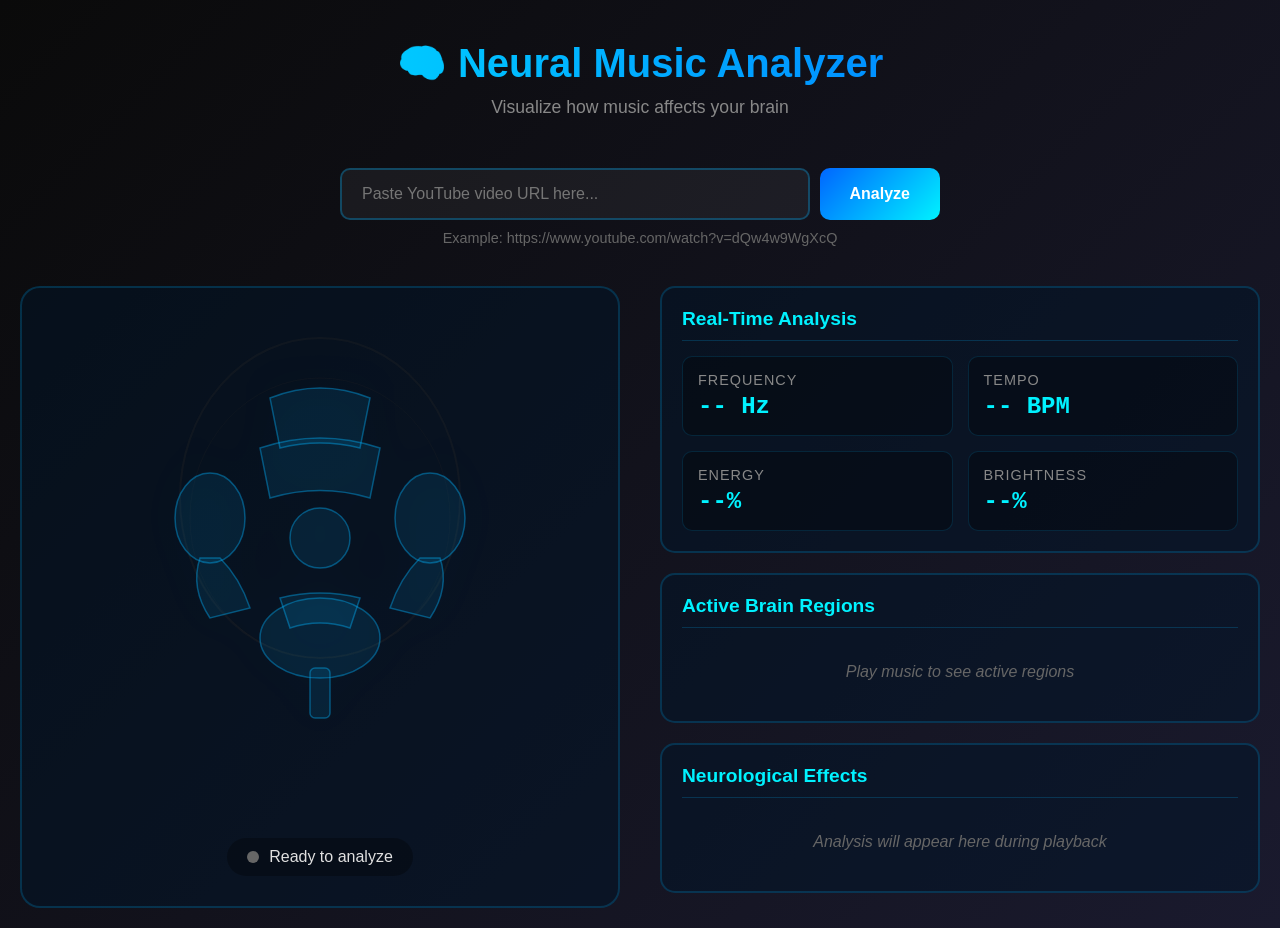
==== music-neuro-app/index.html @ ea1cc630 "Add Neural Music Analyzer web app with brain visualization Features: - Real-time visualization of ho" ====
<!DOCTYPE html>
<html lang="en">
<head>
    <meta charset="UTF-8">
    <meta name="viewport" content="width=device-width, initial-scale=1.0">
    <title>Neural Music Analyzer</title>
    <link rel="stylesheet" href="styles.css">
</head>
<body>
    <div class="container">
        <header>
            <h1>🧠 Neural Music Analyzer</h1>
            <p class="subtitle">Visualize how music affects your brain</p>
        </header>

        <div class="input-section">
            <div class="input-group">
                <input type="text" id="youtube-url" placeholder="Paste YouTube video URL here..." />
                <button id="analyze-btn">Analyze</button>
            </div>
            <p class="hint">Example: https://www.youtube.com/watch?v=dQw4w9WgXcQ</p>
        </div>

        <div class="main-content">
            <!-- Brain Visualization -->
            <div class="brain-container">
                <svg id="brain-svg" viewBox="0 0 400 500" xmlns="http://www.w3.org/2000/svg">
                    <!-- Skull outline -->
                    <ellipse cx="200" cy="180" rx="140" ry="160" class="skull" fill="none" stroke="#2a2a2a" stroke-width="2" opacity="0.3"/>
                    <ellipse cx="200" cy="200" rx="130" ry="140" class="skull-inner" fill="none" stroke="#2a2a2a" stroke-width="1" opacity="0.2"/>

                    <!-- Brain regions -->
                    <!-- Prefrontal Cortex (top front) - Executive function, emotional regulation -->
                    <path id="prefrontal-cortex" class="brain-region"
                          d="M 150 80 Q 200 60 250 80 L 240 130 Q 200 120 160 130 Z"
                          data-region="Prefrontal Cortex"
                          data-function="Emotional processing & musical anticipation"/>

                    <!-- Motor Cortex (top middle) - Rhythm and movement -->
                    <path id="motor-cortex" class="brain-region"
                          d="M 140 130 Q 200 110 260 130 L 250 180 Q 200 165 150 180 Z"
                          data-region="Motor Cortex"
                          data-function="Rhythm perception & movement impulses"/>

                    <!-- Auditory Cortex (sides) - Sound processing -->
                    <ellipse id="auditory-left" class="brain-region" cx="90" cy="200" rx="35" ry="45"
                             data-region="Auditory Cortex (Left)"
                             data-function="Pitch, melody & frequency processing"/>
                    <ellipse id="auditory-right" class="brain-region" cx="310" cy="200" rx="35" ry="45"
                             data-region="Auditory Cortex (Right)"
                             data-function="Timbre & tonal color processing"/>

                    <!-- Temporal Lobe (lower sides) - Memory and emotion -->
                    <path id="temporal-left" class="brain-region"
                          d="M 80 240 Q 70 270 90 300 L 130 290 Q 120 260 100 240 Z"
                          data-region="Temporal Lobe (Left)"
                          data-function="Musical memory & recognition"/>
                    <path id="temporal-right" class="brain-region"
                          d="M 320 240 Q 330 270 310 300 L 270 290 Q 280 260 300 240 Z"
                          data-region="Temporal Lobe (Right)"
                          data-function="Musical memory & recognition"/>

                    <!-- Limbic System (center) - Emotional response -->
                    <circle id="limbic-system" class="brain-region" cx="200" cy="220" r="30"
                            data-region="Limbic System"
                            data-function="Emotional response & pleasure"/>

                    <!-- Cerebellum (bottom) - Timing and coordination -->
                    <ellipse id="cerebellum" class="brain-region" cx="200" cy="320" rx="60" ry="40"
                             data-region="Cerebellum"
                             data-function="Beat tracking & tempo processing"/>

                    <!-- Visual Cortex (back) - Pattern recognition -->
                    <path id="visual-cortex" class="brain-region"
                          d="M 160 280 Q 200 270 240 280 L 230 310 Q 200 300 170 310 Z"
                          data-region="Visual Cortex"
                          data-function="Musical pattern recognition"/>

                    <!-- Brain stem -->
                    <rect id="brainstem" class="brain-region" x="190" y="350" width="20" height="50" rx="5"
                          data-region="Brain Stem"
                          data-function="Arousal & attention response"/>
                </svg>

                <div class="audio-status" id="audio-status">
                    <div class="status-indicator"></div>
                    <span>Ready to analyze</span>
                </div>
            </div>

            <!-- Info Panel -->
            <div class="info-panel">
                <div class="analysis-display">
                    <h3>Real-Time Analysis</h3>
                    <div class="metric-grid">
                        <div class="metric">
                            <span class="metric-label">Frequency</span>
                            <span class="metric-value" id="frequency-value">-- Hz</span>
                        </div>
                        <div class="metric">
                            <span class="metric-label">Tempo</span>
                            <span class="metric-value" id="tempo-value">-- BPM</span>
                        </div>
                        <div class="metric">
                            <span class="metric-label">Energy</span>
                            <span class="metric-value" id="energy-value">--%</span>
                        </div>
                        <div class="metric">
                            <span class="metric-label">Brightness</span>
                            <span class="metric-value" id="brightness-value">--%</span>
                        </div>
                    </div>
                </div>

                <div class="active-regions">
                    <h3>Active Brain Regions</h3>
                    <div id="region-list" class="region-list">
                        <p class="placeholder">Play music to see active regions</p>
                    </div>
                </div>

                <div class="neurological-effects">
                    <h3>Neurological Effects</h3>
                    <div id="effects-list" class="effects-list">
                        <p class="placeholder">Analysis will appear here during playback</p>
                    </div>
                </div>
            </div>
        </div>

        <!-- Hidden YouTube Player -->
        <div id="player-container" style="display: none;">
            <div id="player"></div>
        </div>
    </div>

    <!-- Load YouTube IFrame API -->
    <script src="https://www.youtube.com/iframe_api"></script>
    <script src="audio-analyzer.js"></script>
    <script src="brain-visualizer.js"></script>
    <script src="app.js"></script>
</body>
</html>
---- music-neuro-app/styles.css ----
* {
    margin: 0;
    padding: 0;
    box-sizing: border-box;
}

body {
    font-family: 'Segoe UI', Tahoma, Geneva, Verdana, sans-serif;
    background: linear-gradient(135deg, #0a0a0a 0%, #1a1a2e 100%);
    color: #e0e0e0;
    min-height: 100vh;
    padding: 20px;
}

.container {
    max-width: 1400px;
    margin: 0 auto;
}

header {
    text-align: center;
    margin-bottom: 30px;
    padding: 20px;
}

h1 {
    font-size: 2.5em;
    background: linear-gradient(90deg, #00f2ff, #0066ff);
    -webkit-background-clip: text;
    -webkit-text-fill-color: transparent;
    background-clip: text;
    margin-bottom: 10px;
}

.subtitle {
    color: #888;
    font-size: 1.1em;
}

/* Input Section */
.input-section {
    text-align: center;
    margin-bottom: 40px;
}

.input-group {
    display: flex;
    gap: 10px;
    max-width: 600px;
    margin: 0 auto 10px;
}

#youtube-url {
    flex: 1;
    padding: 15px 20px;
    background: rgba(255, 255, 255, 0.05);
    border: 2px solid rgba(0, 180, 255, 0.3);
    border-radius: 10px;
    color: #fff;
    font-size: 1em;
    transition: all 0.3s;
}

#youtube-url:focus {
    outline: none;
    border-color: rgba(0, 180, 255, 0.8);
    background: rgba(255, 255, 255, 0.08);
}

#analyze-btn {
    padding: 15px 30px;
    background: linear-gradient(135deg, #0066ff, #00f2ff);
    border: none;
    border-radius: 10px;
    color: white;
    font-size: 1em;
    font-weight: bold;
    cursor: pointer;
    transition: transform 0.2s, box-shadow 0.3s;
}

#analyze-btn:hover {
    transform: translateY(-2px);
    box-shadow: 0 5px 20px rgba(0, 180, 255, 0.4);
}

#analyze-btn:active {
    transform: translateY(0);
}

.hint {
    color: #666;
    font-size: 0.9em;
}

/* Main Content */
.main-content {
    display: grid;
    grid-template-columns: 1fr 1fr;
    gap: 40px;
    margin-top: 30px;
}

@media (max-width: 1024px) {
    .main-content {
        grid-template-columns: 1fr;
    }
}

/* Brain Container */
.brain-container {
    background: rgba(0, 20, 40, 0.5);
    border: 2px solid rgba(0, 180, 255, 0.2);
    border-radius: 20px;
    padding: 30px;
    display: flex;
    flex-direction: column;
    align-items: center;
    position: relative;
}

#brain-svg {
    width: 100%;
    max-width: 400px;
    filter: drop-shadow(0 0 20px rgba(0, 180, 255, 0.1));
}

/* Brain Region Styles - X-ray effect */
.brain-region {
    fill: rgba(0, 180, 255, 0.1);
    stroke: rgba(0, 180, 255, 0.4);
    stroke-width: 1.5;
    transition: all 0.3s ease;
    cursor: pointer;
}

.brain-region:hover {
    fill: rgba(0, 180, 255, 0.2);
    stroke: rgba(0, 180, 255, 0.7);
}

/* Active brain region - glowing effect */
.brain-region.active {
    fill: rgba(0, 220, 255, 0.4);
    stroke: rgba(0, 220, 255, 1);
    stroke-width: 2;
    filter: drop-shadow(0 0 10px rgba(0, 220, 255, 0.8))
            drop-shadow(0 0 20px rgba(0, 220, 255, 0.5));
    animation: pulse 1.5s ease-in-out infinite;
}

/* Different intensity levels for brain activity */
.brain-region.active-low {
    fill: rgba(0, 180, 255, 0.2);
    stroke: rgba(0, 180, 255, 0.7);
    filter: drop-shadow(0 0 5px rgba(0, 180, 255, 0.5));
}

.brain-region.active-medium {
    fill: rgba(0, 220, 255, 0.3);
    stroke: rgba(0, 220, 255, 0.9);
    filter: drop-shadow(0 0 10px rgba(0, 220, 255, 0.7));
}

.brain-region.active-high {
    fill: rgba(255, 100, 0, 0.4);
    stroke: rgba(255, 150, 0, 1);
    stroke-width: 2.5;
    filter: drop-shadow(0 0 15px rgba(255, 100, 0, 0.9))
            drop-shadow(0 0 25px rgba(255, 100, 0, 0.6));
    animation: pulse-intense 1s ease-in-out infinite;
}

@keyframes pulse {
    0%, 100% {
        opacity: 1;
    }
    50% {
        opacity: 0.7;
    }
}

@keyframes pulse-intense {
    0%, 100% {
        opacity: 1;
        transform: scale(1);
    }
    50% {
        opacity: 0.8;
        transform: scale(1.02);
    }
}

/* Audio Status */
.audio-status {
    margin-top: 20px;
    display: flex;
    align-items: center;
    gap: 10px;
    padding: 10px 20px;
    background: rgba(0, 0, 0, 0.3);
    border-radius: 20px;
}

.status-indicator {
    width: 12px;
    height: 12px;
    border-radius: 50%;
    background: #666;
    transition: all 0.3s;
}

.status-indicator.playing {
    background: #00ff88;
    box-shadow: 0 0 10px #00ff88;
    animation: blink 2s ease-in-out infinite;
}

@keyframes blink {
    0%, 100% { opacity: 1; }
    50% { opacity: 0.5; }
}

/* Info Panel */
.info-panel {
    display: flex;
    flex-direction: column;
    gap: 20px;
}

.analysis-display,
.active-regions,
.neurological-effects {
    background: rgba(0, 20, 40, 0.5);
    border: 2px solid rgba(0, 180, 255, 0.2);
    border-radius: 15px;
    padding: 20px;
}

h3 {
    color: #00f2ff;
    margin-bottom: 15px;
    font-size: 1.2em;
    border-bottom: 1px solid rgba(0, 180, 255, 0.2);
    padding-bottom: 10px;
}

/* Metrics Grid */
.metric-grid {
    display: grid;
    grid-template-columns: 1fr 1fr;
    gap: 15px;
}

.metric {
    background: rgba(0, 0, 0, 0.3);
    padding: 15px;
    border-radius: 10px;
    border: 1px solid rgba(0, 180, 255, 0.15);
    display: flex;
    flex-direction: column;
    gap: 5px;
}

.metric-label {
    color: #888;
    font-size: 0.9em;
    text-transform: uppercase;
    letter-spacing: 1px;
}

.metric-value {
    color: #00f2ff;
    font-size: 1.5em;
    font-weight: bold;
    font-family: 'Courier New', monospace;
}

/* Region List */
.region-list,
.effects-list {
    display: flex;
    flex-direction: column;
    gap: 10px;
    max-height: 200px;
    overflow-y: auto;
}

.region-item,
.effect-item {
    background: rgba(0, 100, 150, 0.1);
    border-left: 3px solid #00b4ff;
    padding: 10px 15px;
    border-radius: 5px;
    animation: slideIn 0.3s ease;
}

.region-item.high-activity {
    border-left-color: #ff6600;
    background: rgba(255, 100, 0, 0.1);
}

.effect-item {
    border-left-color: #00ff88;
    background: rgba(0, 255, 136, 0.05);
}

@keyframes slideIn {
    from {
        opacity: 0;
        transform: translateX(-10px);
    }
    to {
        opacity: 1;
        transform: translateX(0);
    }
}

.region-name,
.effect-title {
    color: #00f2ff;
    font-weight: bold;
    margin-bottom: 3px;
}

.region-function,
.effect-description {
    color: #aaa;
    font-size: 0.9em;
}

.placeholder {
    color: #666;
    font-style: italic;
    text-align: center;
    padding: 20px;
}

/* Scrollbar styling */
.region-list::-webkit-scrollbar,
.effects-list::-webkit-scrollbar {
    width: 8px;
}

.region-list::-webkit-scrollbar-track,
.effects-list::-webkit-scrollbar-track {
    background: rgba(0, 0, 0, 0.2);
    border-radius: 10px;
}

.region-list::-webkit-scrollbar-thumb,
.effects-list::-webkit-scrollbar-thumb {
    background: rgba(0, 180, 255, 0.3);
    border-radius: 10px;
}

.region-list::-webkit-scrollbar-thumb:hover,
.effects-list::-webkit-scrollbar-thumb:hover {
    background: rgba(0, 180, 255, 0.5);
}
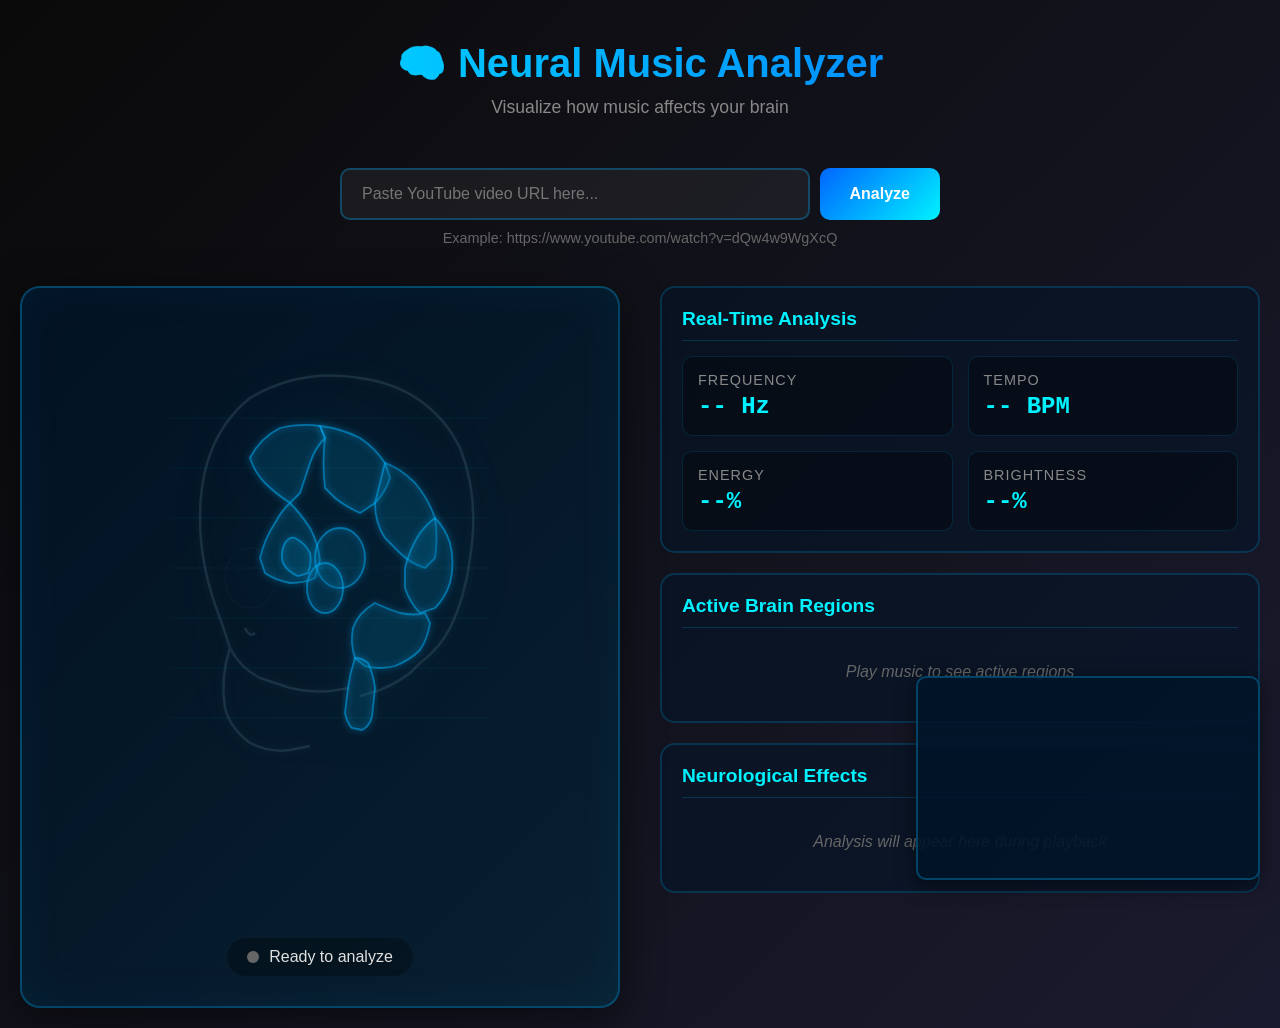
==== commit df01c528: "Redesign Neural Music Analyzer with 3D side-view skull and fix playback Major improvements: - Redesi" ====
--- a/music-neuro-app/index.html
+++ b/music-neuro-app/index.html
@@ -22,64 +22,229 @@
         </div>
 
         <div class="main-content">
-            <!-- Brain Visualization -->
+            <!-- Brain Visualization - Side Profile -->
             <div class="brain-container">
-                <svg id="brain-svg" viewBox="0 0 400 500" xmlns="http://www.w3.org/2000/svg">
-                    <!-- Skull outline -->
-                    <ellipse cx="200" cy="180" rx="140" ry="160" class="skull" fill="none" stroke="#2a2a2a" stroke-width="2" opacity="0.3"/>
-                    <ellipse cx="200" cy="200" rx="130" ry="140" class="skull-inner" fill="none" stroke="#2a2a2a" stroke-width="1" opacity="0.2"/>
-
-                    <!-- Brain regions -->
-                    <!-- Prefrontal Cortex (top front) - Executive function, emotional regulation -->
-                    <path id="prefrontal-cortex" class="brain-region"
-                          d="M 150 80 Q 200 60 250 80 L 240 130 Q 200 120 160 130 Z"
-                          data-region="Prefrontal Cortex"
-                          data-function="Emotional processing & musical anticipation"/>
-
-                    <!-- Motor Cortex (top middle) - Rhythm and movement -->
-                    <path id="motor-cortex" class="brain-region"
-                          d="M 140 130 Q 200 110 260 130 L 250 180 Q 200 165 150 180 Z"
-                          data-region="Motor Cortex"
-                          data-function="Rhythm perception & movement impulses"/>
-
-                    <!-- Auditory Cortex (sides) - Sound processing -->
-                    <ellipse id="auditory-left" class="brain-region" cx="90" cy="200" rx="35" ry="45"
-                             data-region="Auditory Cortex (Left)"
-                             data-function="Pitch, melody & frequency processing"/>
-                    <ellipse id="auditory-right" class="brain-region" cx="310" cy="200" rx="35" ry="45"
-                             data-region="Auditory Cortex (Right)"
-                             data-function="Timbre & tonal color processing"/>
-
-                    <!-- Temporal Lobe (lower sides) - Memory and emotion -->
-                    <path id="temporal-left" class="brain-region"
-                          d="M 80 240 Q 70 270 90 300 L 130 290 Q 120 260 100 240 Z"
-                          data-region="Temporal Lobe (Left)"
-                          data-function="Musical memory & recognition"/>
-                    <path id="temporal-right" class="brain-region"
-                          d="M 320 240 Q 330 270 310 300 L 270 290 Q 280 260 300 240 Z"
-                          data-region="Temporal Lobe (Right)"
-                          data-function="Musical memory & recognition"/>
-
-                    <!-- Limbic System (center) - Emotional response -->
-                    <circle id="limbic-system" class="brain-region" cx="200" cy="220" r="30"
-                            data-region="Limbic System"
-                            data-function="Emotional response & pleasure"/>
-
-                    <!-- Cerebellum (bottom) - Timing and coordination -->
-                    <ellipse id="cerebellum" class="brain-region" cx="200" cy="320" rx="60" ry="40"
-                             data-region="Cerebellum"
-                             data-function="Beat tracking & tempo processing"/>
-
-                    <!-- Visual Cortex (back) - Pattern recognition -->
-                    <path id="visual-cortex" class="brain-region"
-                          d="M 160 280 Q 200 270 240 280 L 230 310 Q 200 300 170 310 Z"
-                          data-region="Visual Cortex"
-                          data-function="Musical pattern recognition"/>
-
-                    <!-- Brain stem -->
-                    <rect id="brainstem" class="brain-region" x="190" y="350" width="20" height="50" rx="5"
-                          data-region="Brain Stem"
-                          data-function="Arousal & attention response"/>
+                <svg id="brain-svg" viewBox="0 0 500 600" xmlns="http://www.w3.org/2000/svg">
+                    <!-- Define gradients for 3D effect -->
+                    <defs>
+                        <radialGradient id="skullGradient">
+                            <stop offset="0%" style="stop-color:#3a3a3a;stop-opacity:0.3" />
+                            <stop offset="100%" style="stop-color:#1a1a1a;stop-opacity:0.5" />
+                        </radialGradient>
+
+                        <linearGradient id="brainGradient" x1="0%" y1="0%" x2="100%" y2="100%">
+                            <stop offset="0%" style="stop-color:#004466;stop-opacity:0.2" />
+                            <stop offset="100%" style="stop-color:#001122;stop-opacity:0.4" />
+                        </linearGradient>
+
+                        <!-- Glow filters for active regions -->
+                        <filter id="glow-low">
+                            <feGaussianBlur stdDeviation="3" result="coloredBlur"/>
+                            <feMerge>
+                                <feMergeNode in="coloredBlur"/>
+                                <feMergeNode in="SourceGraphic"/>
+                            </feMerge>
+                        </filter>
+
+                        <filter id="glow-medium">
+                            <feGaussianBlur stdDeviation="5" result="coloredBlur"/>
+                            <feMerge>
+                                <feMergeNode in="coloredBlur"/>
+                                <feMergeNode in="SourceGraphic"/>
+                            </feMerge>
+                        </filter>
+
+                        <filter id="glow-high">
+                            <feGaussianBlur stdDeviation="8" result="coloredBlur"/>
+                            <feMerge>
+                                <feMergeNode in="coloredBlur"/>
+                                <feMergeNode in="SourceGraphic"/>
+                            </feMerge>
+                        </filter>
+                    </defs>
+
+                    <!-- Skull Outline - Side Profile -->
+                    <g id="skull-structure" opacity="0.4">
+                        <!-- Main cranium -->
+                        <path class="skull-bone"
+                              d="M 150 300
+                                 Q 130 250 130 200
+                                 Q 130 120 180 80
+                                 Q 230 50 290 60
+                                 Q 360 70 390 130
+                                 Q 410 180 400 240
+                                 Q 395 280 380 310
+                                 Q 370 330 350 345
+                                 L 340 355
+                                 Q 320 370 300 375
+                                 L 290 378"
+                              fill="none" stroke="#2a4a5a" stroke-width="2.5"/>
+
+                        <!-- Facial structure -->
+                        <path class="skull-bone"
+                              d="M 150 300
+                                 L 160 330
+                                 Q 170 350 190 360
+                                 L 220 370
+                                 Q 240 375 260 373
+                                 L 280 370"
+                              fill="none" stroke="#2a4a5a" stroke-width="2"/>
+
+                        <!-- Jaw -->
+                        <path class="skull-bone"
+                              d="M 160 330
+                                 Q 150 360 155 390
+                                 Q 160 410 180 425
+                                 Q 200 435 220 432
+                                 L 240 428"
+                              fill="none" stroke="#2a4a5a" stroke-width="2"/>
+
+                        <!-- Eye socket -->
+                        <ellipse cx="180" cy="260" rx="25" ry="30"
+                                 fill="none" stroke="#2a4a5a" stroke-width="1.5" opacity="0.3"/>
+
+                        <!-- Nasal cavity -->
+                        <path class="skull-bone"
+                              d="M 175 310 Q 180 320 185 315"
+                              fill="none" stroke="#2a4a5a" stroke-width="1.5"/>
+                    </g>
+
+                    <!-- Brain Structure - Side Profile -->
+                    <g id="brain-structure">
+                        <!-- Frontal Lobe / Prefrontal Cortex -->
+                        <path id="prefrontal-cortex" class="brain-region"
+                              d="M 180 140
+                                 Q 190 120 210 110
+                                 Q 230 105 250 108
+                                 L 255 120
+                                 Q 245 130 240 145
+                                 Q 235 160 230 175
+                                 L 220 185
+                                 Q 205 175 195 165
+                                 Q 185 155 180 140 Z"
+                              data-region="Prefrontal Cortex"
+                              data-function="Musical anticipation, emotional regulation & decision-making"/>
+
+                        <!-- Motor Cortex -->
+                        <path id="motor-cortex" class="brain-region"
+                              d="M 250 108
+                                 Q 270 110 290 120
+                                 Q 305 130 315 145
+                                 L 320 160
+                                 Q 315 175 305 185
+                                 L 290 195
+                                 Q 275 188 265 180
+                                 L 255 170
+                                 Q 252 145 255 120 Z"
+                              data-region="Motor Cortex"
+                              data-function="Rhythm processing, beat tracking & movement impulses"/>
+
+                        <!-- Parietal Lobe -->
+                        <path id="parietal-lobe" class="brain-region"
+                              d="M 315 145
+                                 Q 330 150 345 165
+                                 Q 358 180 365 200
+                                 Q 368 220 365 240
+                                 L 355 250
+                                 Q 340 245 330 235
+                                 L 315 220
+                                 Q 305 205 305 185
+                                 Q 310 165 315 145 Z"
+                              data-region="Parietal Lobe"
+                              data-function="Spatial awareness & sensory integration"/>
+
+                        <!-- Occipital Lobe / Visual Cortex -->
+                        <path id="visual-cortex" class="brain-region"
+                              d="M 365 200
+                                 Q 375 210 380 225
+                                 Q 385 245 380 265
+                                 Q 375 280 365 290
+                                 L 350 295
+                                 Q 340 285 335 270
+                                 L 335 250
+                                 Q 340 230 350 215
+                                 Q 358 205 365 200 Z"
+                              data-region="Visual Cortex"
+                              data-function="Pattern recognition & musical imagery"/>
+
+                        <!-- Temporal Lobe (upper) -->
+                        <path id="temporal-lobe" class="brain-region"
+                              d="M 220 185
+                                 Q 230 195 240 210
+                                 Q 248 225 250 242
+                                 L 245 260
+                                 Q 235 265 220 265
+                                 Q 205 262 195 255
+                                 L 190 240
+                                 Q 195 220 205 205
+                                 Q 212 192 220 185 Z"
+                              data-region="Temporal Lobe"
+                              data-function="Musical memory, recognition & language processing"/>
+
+                        <!-- Auditory Cortex (inside temporal lobe) -->
+                        <path id="auditory-cortex" class="brain-region"
+                              d="M 225 220
+                                 Q 235 225 240 235
+                                 Q 242 245 238 255
+                                 L 228 258
+                                 Q 218 254 213 245
+                                 Q 210 235 215 225
+                                 Q 220 218 225 220 Z"
+                              data-region="Auditory Cortex"
+                              data-function="Sound processing, pitch, melody & timbre analysis"/>
+
+                        <!-- Limbic System (deep structure) -->
+                        <ellipse id="limbic-system" class="brain-region"
+                                 cx="270" cy="240" rx="25" ry="30"
+                                 data-region="Limbic System"
+                                 data-function="Emotional response, pleasure & reward processing"/>
+
+                        <!-- Cerebellum (back lower) -->
+                        <path id="cerebellum" class="brain-region"
+                              d="M 305 285
+                                 Q 315 290 330 295
+                                 Q 345 298 355 295
+                                 L 360 305
+                                 Q 358 320 350 332
+                                 Q 340 342 325 348
+                                 Q 310 352 295 348
+                                 L 285 340
+                                 Q 280 325 283 310
+                                 Q 288 295 305 285 Z"
+                              data-region="Cerebellum"
+                              data-function="Timing precision, beat tracking & motor coordination"/>
+
+                        <!-- Brain Stem -->
+                        <path id="brainstem" class="brain-region"
+                              d="M 285 340
+                                 Q 280 355 278 370
+                                 L 275 395
+                                 Q 277 405 282 410
+                                 L 292 412
+                                 Q 300 408 302 398
+                                 L 305 370
+                                 Q 303 355 298 345
+                                 Q 292 340 285 340 Z"
+                              data-region="Brain Stem"
+                              data-function="Arousal, attention & autonomic responses"/>
+
+                        <!-- Hippocampus (deep structure for memory) -->
+                        <ellipse id="hippocampus" class="brain-region"
+                                 cx="255" cy="270" rx="18" ry="25"
+                                 data-region="Hippocampus"
+                                 data-function="Memory formation & emotional associations"/>
+                    </g>
+
+                    <!-- Scan lines for high-tech effect -->
+                    <g id="scan-lines" opacity="0.1">
+                        <line x1="100" y1="100" x2="420" y2="100" stroke="#00ffff" stroke-width="0.5"/>
+                        <line x1="100" y1="150" x2="420" y2="150" stroke="#00ffff" stroke-width="0.5"/>
+                        <line x1="100" y1="200" x2="420" y2="200" stroke="#00ffff" stroke-width="0.5"/>
+                        <line x1="100" y1="250" x2="420" y2="250" stroke="#00ffff" stroke-width="0.5"/>
+                        <line x1="100" y1="300" x2="420" y2="300" stroke="#00ffff" stroke-width="0.5"/>
+                        <line x1="100" y1="350" x2="420" y2="350" stroke="#00ffff" stroke-width="0.5"/>
+                        <line x1="100" y1="400" x2="420" y2="400" stroke="#00ffff" stroke-width="0.5"/>
+                    </g>
                 </svg>
 
                 <div class="audio-status" id="audio-status">
@@ -128,8 +293,8 @@
             </div>
         </div>
 
-        <!-- Hidden YouTube Player -->
-        <div id="player-container" style="display: none;">
+        <!-- YouTube Player - Small but visible for audio -->
+        <div id="player-container">
             <div id="player"></div>
         </div>
     </div>
--- a/music-neuro-app/styles.css
+++ b/music-neuro-app/styles.css
@@ -109,65 +109,88 @@
 
 /* Brain Container */
 .brain-container {
-    background: rgba(0, 20, 40, 0.5);
-    border: 2px solid rgba(0, 180, 255, 0.2);
+    background: linear-gradient(135deg, rgba(0, 20, 40, 0.8), rgba(0, 40, 60, 0.6));
+    border: 2px solid rgba(0, 180, 255, 0.3);
     border-radius: 20px;
     padding: 30px;
     display: flex;
     flex-direction: column;
     align-items: center;
     position: relative;
+    box-shadow:
+        inset 0 0 50px rgba(0, 180, 255, 0.05),
+        0 10px 40px rgba(0, 0, 0, 0.5);
 }
 
 #brain-svg {
     width: 100%;
-    max-width: 400px;
-    filter: drop-shadow(0 0 20px rgba(0, 180, 255, 0.1));
-}
-
-/* Brain Region Styles - X-ray effect */
+    max-width: 500px;
+    filter: drop-shadow(0 0 30px rgba(0, 180, 255, 0.15));
+}
+
+/* Skull styling */
+.skull-bone {
+    stroke: #3a5a6a;
+    stroke-width: 2.5;
+    fill: none;
+    filter: drop-shadow(0 0 5px rgba(58, 90, 106, 0.5));
+}
+
+/* Brain Region Styles - Enhanced 3D effect */
 .brain-region {
-    fill: rgba(0, 180, 255, 0.1);
-    stroke: rgba(0, 180, 255, 0.4);
-    stroke-width: 1.5;
-    transition: all 0.3s ease;
+    fill: rgba(0, 100, 140, 0.15);
+    stroke: rgba(0, 180, 255, 0.5);
+    stroke-width: 1.8;
+    transition: all 0.4s ease;
     cursor: pointer;
+    filter: url(#glow-low);
 }
 
 .brain-region:hover {
-    fill: rgba(0, 180, 255, 0.2);
-    stroke: rgba(0, 180, 255, 0.7);
+    fill: rgba(0, 150, 200, 0.25);
+    stroke: rgba(0, 220, 255, 0.8);
+    stroke-width: 2;
+    filter: drop-shadow(0 0 8px rgba(0, 220, 255, 0.6));
 }
 
 /* Active brain region - glowing effect */
 .brain-region.active {
-    fill: rgba(0, 220, 255, 0.4);
-    stroke: rgba(0, 220, 255, 1);
-    stroke-width: 2;
-    filter: drop-shadow(0 0 10px rgba(0, 220, 255, 0.8))
-            drop-shadow(0 0 20px rgba(0, 220, 255, 0.5));
+    fill: rgba(0, 220, 255, 0.45);
+    stroke: rgba(0, 255, 255, 1);
+    stroke-width: 2.5;
+    filter: drop-shadow(0 0 12px rgba(0, 220, 255, 0.9))
+            drop-shadow(0 0 25px rgba(0, 220, 255, 0.6))
+            drop-shadow(0 0 35px rgba(0, 180, 255, 0.3));
     animation: pulse 1.5s ease-in-out infinite;
 }
 
 /* Different intensity levels for brain activity */
 .brain-region.active-low {
-    fill: rgba(0, 180, 255, 0.2);
-    stroke: rgba(0, 180, 255, 0.7);
-    filter: drop-shadow(0 0 5px rgba(0, 180, 255, 0.5));
+    fill: rgba(0, 180, 255, 0.25);
+    stroke: rgba(0, 200, 255, 0.8);
+    stroke-width: 2;
+    filter: drop-shadow(0 0 8px rgba(0, 180, 255, 0.7))
+            drop-shadow(0 0 15px rgba(0, 180, 255, 0.4));
+    animation: pulse-low 2s ease-in-out infinite;
 }
 
 .brain-region.active-medium {
-    fill: rgba(0, 220, 255, 0.3);
-    stroke: rgba(0, 220, 255, 0.9);
-    filter: drop-shadow(0 0 10px rgba(0, 220, 255, 0.7));
+    fill: rgba(0, 220, 255, 0.35);
+    stroke: rgba(0, 240, 255, 0.95);
+    stroke-width: 2.3;
+    filter: drop-shadow(0 0 12px rgba(0, 220, 255, 0.85))
+            drop-shadow(0 0 22px rgba(0, 220, 255, 0.5))
+            drop-shadow(0 0 30px rgba(0, 180, 255, 0.3));
+    animation: pulse-medium 1.5s ease-in-out infinite;
 }
 
 .brain-region.active-high {
-    fill: rgba(255, 100, 0, 0.4);
-    stroke: rgba(255, 150, 0, 1);
-    stroke-width: 2.5;
-    filter: drop-shadow(0 0 15px rgba(255, 100, 0, 0.9))
-            drop-shadow(0 0 25px rgba(255, 100, 0, 0.6));
+    fill: rgba(255, 120, 0, 0.5);
+    stroke: rgba(255, 180, 0, 1);
+    stroke-width: 3;
+    filter: drop-shadow(0 0 15px rgba(255, 120, 0, 1))
+            drop-shadow(0 0 30px rgba(255, 120, 0, 0.7))
+            drop-shadow(0 0 45px rgba(255, 80, 0, 0.5));
     animation: pulse-intense 1s ease-in-out infinite;
 }
 
@@ -176,18 +199,44 @@
         opacity: 1;
     }
     50% {
+        opacity: 0.75;
+    }
+}
+
+@keyframes pulse-low {
+    0%, 100% {
+        opacity: 1;
+    }
+    50% {
         opacity: 0.7;
+    }
+}
+
+@keyframes pulse-medium {
+    0%, 100% {
+        opacity: 1;
+        filter: drop-shadow(0 0 12px rgba(0, 220, 255, 0.85))
+               drop-shadow(0 0 22px rgba(0, 220, 255, 0.5));
+    }
+    50% {
+        opacity: 0.8;
+        filter: drop-shadow(0 0 18px rgba(0, 220, 255, 0.95))
+               drop-shadow(0 0 30px rgba(0, 220, 255, 0.6));
     }
 }
 
 @keyframes pulse-intense {
     0%, 100% {
         opacity: 1;
-        transform: scale(1);
+        filter: drop-shadow(0 0 15px rgba(255, 120, 0, 1))
+               drop-shadow(0 0 30px rgba(255, 120, 0, 0.7))
+               drop-shadow(0 0 45px rgba(255, 80, 0, 0.5));
     }
     50% {
-        opacity: 0.8;
-        transform: scale(1.02);
+        opacity: 0.85;
+        filter: drop-shadow(0 0 20px rgba(255, 140, 0, 1))
+               drop-shadow(0 0 40px rgba(255, 120, 0, 0.8))
+               drop-shadow(0 0 60px rgba(255, 80, 0, 0.6));
     }
 }
 
@@ -358,3 +407,40 @@
 .effects-list::-webkit-scrollbar-thumb:hover {
     background: rgba(0, 180, 255, 0.5);
 }
+
+/* YouTube Player Container */
+#player-container {
+    position: fixed;
+    bottom: 20px;
+    right: 20px;
+    z-index: 1000;
+    background: rgba(0, 20, 40, 0.9);
+    border: 2px solid rgba(0, 180, 255, 0.3);
+    border-radius: 10px;
+    padding: 10px;
+    box-shadow: 0 5px 20px rgba(0, 0, 0, 0.5);
+}
+
+#player {
+    width: 320px;
+    height: 180px;
+}
+
+/* Scan lines animation */
+#scan-lines {
+    animation: scan 3s linear infinite;
+}
+
+@keyframes scan {
+    0% {
+        opacity: 0.05;
+        transform: translateY(0);
+    }
+    50% {
+        opacity: 0.15;
+    }
+    100% {
+        opacity: 0.05;
+        transform: translateY(10px);
+    }
+}
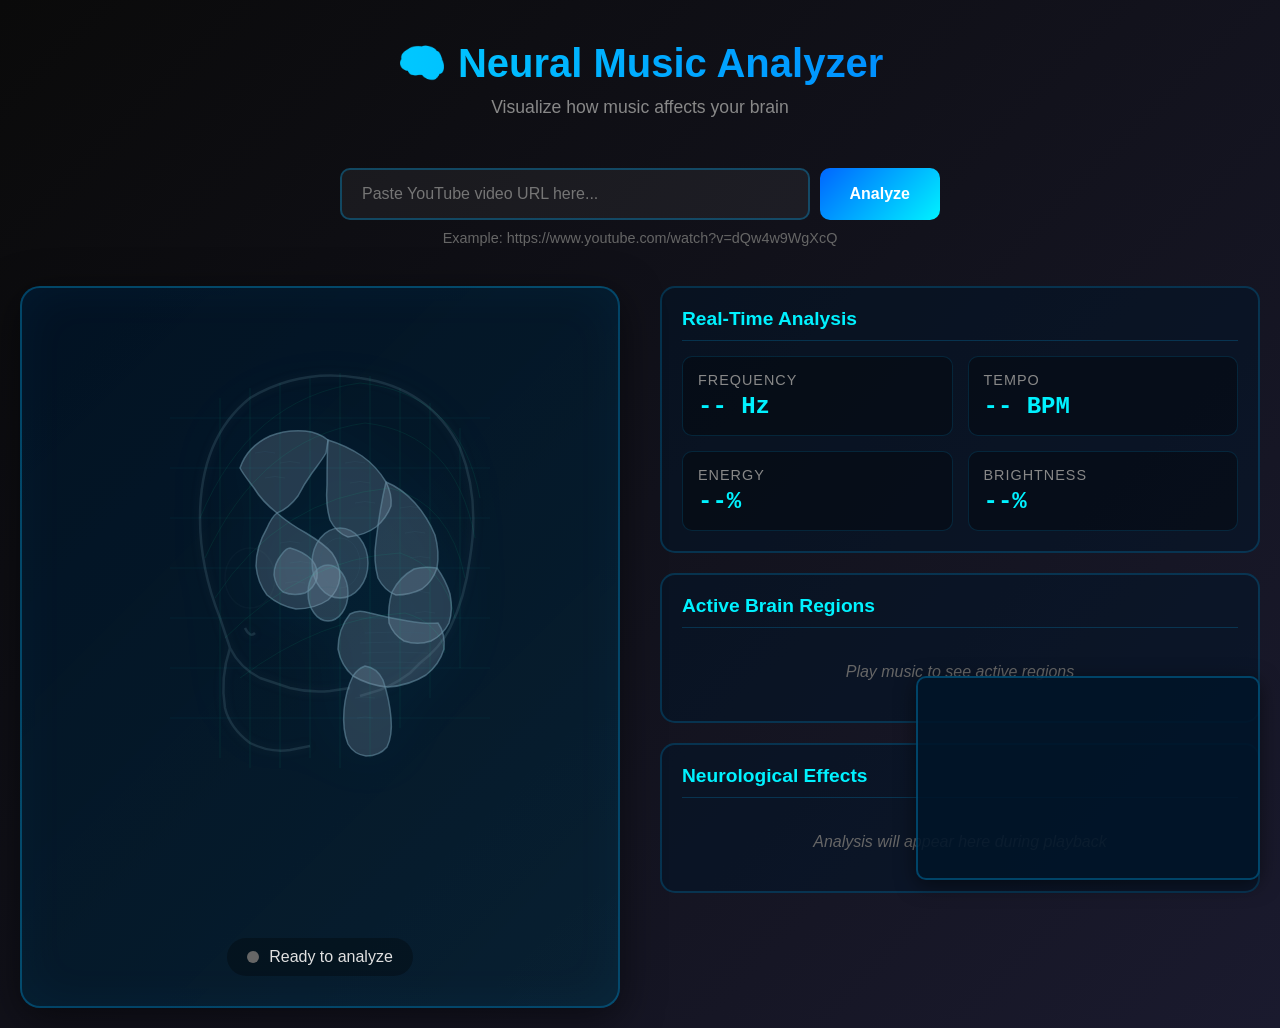
==== commit f198bf00: "Add realistic 3D brain with gyri/sulci and dynamic report synthesis Major visual improvements: - Red" ====
--- a/music-neuro-app/index.html
+++ b/music-neuro-app/index.html
@@ -109,130 +109,205 @@
                               fill="none" stroke="#2a4a5a" stroke-width="1.5"/>
                     </g>
 
-                    <!-- Brain Structure - Side Profile -->
+                    <!-- Brain Structure - Detailed Realistic Side Profile -->
                     <g id="brain-structure">
-                        <!-- Frontal Lobe / Prefrontal Cortex -->
-                        <path id="prefrontal-cortex" class="brain-region"
-                              d="M 180 140
-                                 Q 190 120 210 110
-                                 Q 230 105 250 108
-                                 L 255 120
-                                 Q 245 130 240 145
-                                 Q 235 160 230 175
-                                 L 220 185
-                                 Q 205 175 195 165
-                                 Q 185 155 180 140 Z"
-                              data-region="Prefrontal Cortex"
-                              data-function="Musical anticipation, emotional regulation & decision-making"/>
-
-                        <!-- Motor Cortex -->
-                        <path id="motor-cortex" class="brain-region"
-                              d="M 250 108
-                                 Q 270 110 290 120
-                                 Q 305 130 315 145
-                                 L 320 160
-                                 Q 315 175 305 185
-                                 L 290 195
-                                 Q 275 188 265 180
-                                 L 255 170
-                                 Q 252 145 255 120 Z"
-                              data-region="Motor Cortex"
-                              data-function="Rhythm processing, beat tracking & movement impulses"/>
+                        <!-- Frontal Lobe with gyri (folding) details -->
+                        <g id="prefrontal-cortex-group" class="brain-region-group">
+                            <path id="prefrontal-cortex" class="brain-region brain-tissue"
+                                  d="M 170 150
+                                     C 175 135, 185 125, 200 118
+                                     C 210 114, 222 112, 235 113
+                                     C 245 114, 252 117, 258 122
+                                     L 256 135
+                                     C 252 142, 247 148, 242 155
+                                     C 237 162, 232 170, 228 178
+                                     C 222 186, 215 192, 207 195
+                                     C 198 188, 190 180, 184 170
+                                     C 178 162, 173 156, 170 150 Z"
+                                  data-region="Prefrontal Cortex"
+                                  data-function="Musical anticipation, emotional regulation & decision-making"/>
+                            <!-- Gyri details (folds) -->
+                            <path class="brain-fold" d="M 185 135 Q 195 132 205 135" stroke="#1a3a4a" stroke-width="1" fill="none" opacity="0.6"/>
+                            <path class="brain-fold" d="M 210 145 Q 220 142 230 145" stroke="#1a3a4a" stroke-width="1" fill="none" opacity="0.6"/>
+                            <path class="brain-fold" d="M 195 160 Q 205 157 215 160" stroke="#1a3a4a" stroke-width="1" fill="none" opacity="0.6"/>
+                        </g>
+
+                        <!-- Motor Cortex with realistic folds -->
+                        <g id="motor-cortex-group" class="brain-region-group">
+                            <path id="motor-cortex" class="brain-region brain-tissue"
+                                  d="M 258 122
+                                     C 268 125, 280 130, 292 138
+                                     C 302 145, 310 154, 316 164
+                                     C 320 172, 322 180, 321 188
+                                     C 318 196, 313 203, 306 209
+                                     C 298 215, 288 218, 278 219
+                                     C 270 216, 264 210, 260 202
+                                     C 257 192, 256 180, 257 167
+                                     C 257 152, 257 137, 258 122 Z"
+                                  data-region="Motor Cortex"
+                                  data-function="Rhythm processing, beat tracking & movement impulses"/>
+                            <path class="brain-fold" d="M 275 145 Q 285 142 295 145" stroke="#1a3a4a" stroke-width="1" fill="none" opacity="0.6"/>
+                            <path class="brain-fold" d="M 280 165 Q 290 162 300 165" stroke="#1a3a4a" stroke-width="1" fill="none" opacity="0.6"/>
+                            <path class="brain-fold" d="M 285 185 Q 295 182 305 185" stroke="#1a3a4a" stroke-width="1" fill="none" opacity="0.6"/>
+                        </g>
 
                         <!-- Parietal Lobe -->
-                        <path id="parietal-lobe" class="brain-region"
-                              d="M 315 145
-                                 Q 330 150 345 165
-                                 Q 358 180 365 200
-                                 Q 368 220 365 240
-                                 L 355 250
-                                 Q 340 245 330 235
-                                 L 315 220
-                                 Q 305 205 305 185
-                                 Q 310 165 315 145 Z"
-                              data-region="Parietal Lobe"
-                              data-function="Spatial awareness & sensory integration"/>
+                        <g id="parietal-lobe-group" class="brain-region-group">
+                            <path id="parietal-lobe" class="brain-region brain-tissue"
+                                  d="M 316 164
+                                     C 326 168, 336 175, 345 185
+                                     C 353 194, 360 205, 365 217
+                                     C 368 228, 369 239, 367 250
+                                     C 364 259, 359 266, 352 271
+                                     C 344 275, 335 277, 326 277
+                                     C 318 274, 312 268, 308 260
+                                     C 305 249, 304 236, 306 223
+                                     C 308 206, 311 185, 316 164 Z"
+                                  data-region="Parietal Lobe"
+                                  data-function="Spatial awareness & sensory integration"/>
+                            <path class="brain-fold" d="M 330 190 Q 340 187 350 190" stroke="#1a3a4a" stroke-width="1" fill="none" opacity="0.6"/>
+                            <path class="brain-fold" d="M 335 215 Q 345 212 355 215" stroke="#1a3a4a" stroke-width="1" fill="none" opacity="0.6"/>
+                            <path class="brain-fold" d="M 340 240 Q 350 237 360 240" stroke="#1a3a4a" stroke-width="1" fill="none" opacity="0.6"/>
+                        </g>
 
                         <!-- Occipital Lobe / Visual Cortex -->
-                        <path id="visual-cortex" class="brain-region"
-                              d="M 365 200
-                                 Q 375 210 380 225
-                                 Q 385 245 380 265
-                                 Q 375 280 365 290
-                                 L 350 295
-                                 Q 340 285 335 270
-                                 L 335 250
-                                 Q 340 230 350 215
-                                 Q 358 205 365 200 Z"
-                              data-region="Visual Cortex"
-                              data-function="Pattern recognition & musical imagery"/>
-
-                        <!-- Temporal Lobe (upper) -->
-                        <path id="temporal-lobe" class="brain-region"
-                              d="M 220 185
-                                 Q 230 195 240 210
-                                 Q 248 225 250 242
-                                 L 245 260
-                                 Q 235 265 220 265
-                                 Q 205 262 195 255
-                                 L 190 240
-                                 Q 195 220 205 205
-                                 Q 212 192 220 185 Z"
-                              data-region="Temporal Lobe"
-                              data-function="Musical memory, recognition & language processing"/>
+                        <g id="visual-cortex-group" class="brain-region-group">
+                            <path id="visual-cortex" class="brain-region brain-tissue"
+                                  d="M 367 250
+                                     C 372 257, 377 266, 380 276
+                                     C 382 286, 382 296, 379 305
+                                     C 375 313, 369 319, 361 323
+                                     C 352 326, 343 326, 334 323
+                                     C 327 319, 322 313, 319 305
+                                     C 318 295, 319 284, 322 274
+                                     C 327 264, 335 256, 344 251
+                                     C 351 249, 359 249, 367 250 Z"
+                                  data-region="Visual Cortex"
+                                  data-function="Pattern recognition & musical imagery"/>
+                            <path class="brain-fold" d="M 340 275 Q 350 272 360 275" stroke="#1a3a4a" stroke-width="1" fill="none" opacity="0.6"/>
+                            <path class="brain-fold" d="M 345 295 Q 355 292 365 295" stroke="#1a3a4a" stroke-width="1" fill="none" opacity="0.6"/>
+                        </g>
+
+                        <!-- Temporal Lobe with detailed structure -->
+                        <g id="temporal-lobe-group" class="brain-region-group">
+                            <path id="temporal-lobe" class="brain-region brain-tissue"
+                                  d="M 207 195
+                                     C 215 202, 225 209, 236 215
+                                     C 246 221, 255 227, 262 235
+                                     C 267 242, 270 250, 270 259
+                                     C 269 268, 265 276, 258 282
+                                     C 249 288, 238 291, 226 291
+                                     C 215 289, 205 284, 197 277
+                                     C 191 269, 187 259, 186 248
+                                     C 186 235, 190 222, 197 210
+                                     C 200 203, 203 198, 207 195 Z"
+                                  data-region="Temporal Lobe"
+                                  data-function="Musical memory, recognition & language processing"/>
+                            <path class="brain-fold" d="M 210 225 Q 220 222 230 225" stroke="#1a3a4a" stroke-width="1" fill="none" opacity="0.6"/>
+                            <path class="brain-fold" d="M 220 245 Q 230 242 240 245" stroke="#1a3a4a" stroke-width="1" fill="none" opacity="0.6"/>
+                            <path class="brain-fold" d="M 215 265 Q 225 262 235 265" stroke="#1a3a4a" stroke-width="1" fill="none" opacity="0.6"/>
+                        </g>
 
                         <!-- Auditory Cortex (inside temporal lobe) -->
-                        <path id="auditory-cortex" class="brain-region"
-                              d="M 225 220
-                                 Q 235 225 240 235
-                                 Q 242 245 238 255
-                                 L 228 258
-                                 Q 218 254 213 245
-                                 Q 210 235 215 225
-                                 Q 220 218 225 220 Z"
-                              data-region="Auditory Cortex"
-                              data-function="Sound processing, pitch, melody & timbre analysis"/>
+                        <g id="auditory-cortex-group" class="brain-region-group">
+                            <path id="auditory-cortex" class="brain-region brain-tissue"
+                                  d="M 220 230
+                                     C 228 232, 236 236, 242 242
+                                     C 246 247, 248 253, 247 260
+                                     C 245 267, 241 272, 235 275
+                                     C 228 277, 220 277, 213 274
+                                     C 208 270, 205 264, 204 257
+                                     C 204 249, 207 242, 212 236
+                                     C 215 232, 217 230, 220 230 Z"
+                                  data-region="Auditory Cortex"
+                                  data-function="Sound processing, pitch, melody & timbre analysis"/>
+                            <path class="brain-fold" d="M 218 245 Q 225 243 232 245" stroke="#1a3a4a" stroke-width="0.8" fill="none" opacity="0.7"/>
+                            <path class="brain-fold" d="M 220 258 Q 227 256 234 258" stroke="#1a3a4a" stroke-width="0.8" fill="none" opacity="0.7"/>
+                        </g>
 
                         <!-- Limbic System (deep structure) -->
-                        <ellipse id="limbic-system" class="brain-region"
-                                 cx="270" cy="240" rx="25" ry="30"
-                                 data-region="Limbic System"
-                                 data-function="Emotional response, pleasure & reward processing"/>
-
-                        <!-- Cerebellum (back lower) -->
-                        <path id="cerebellum" class="brain-region"
-                              d="M 305 285
-                                 Q 315 290 330 295
-                                 Q 345 298 355 295
-                                 L 360 305
-                                 Q 358 320 350 332
-                                 Q 340 342 325 348
-                                 Q 310 352 295 348
-                                 L 285 340
-                                 Q 280 325 283 310
-                                 Q 288 295 305 285 Z"
-                              data-region="Cerebellum"
-                              data-function="Timing precision, beat tracking & motor coordination"/>
+                        <g id="limbic-system-group" class="brain-region-group">
+                            <ellipse id="limbic-system" class="brain-region brain-tissue"
+                                     cx="270" cy="245" rx="28" ry="35"
+                                     data-region="Limbic System"
+                                     data-function="Emotional response, pleasure & reward processing"/>
+                            <ellipse class="brain-fold" cx="270" cy="245" rx="20" ry="25" fill="none" stroke="#1a3a4a" stroke-width="0.8" opacity="0.5"/>
+                        </g>
+
+                        <!-- Cerebellum with characteristic folds -->
+                        <g id="cerebellum-group" class="brain-region-group">
+                            <path id="cerebellum" class="brain-region brain-tissue"
+                                  d="M 300 295
+                                     C 312 298, 325 301, 338 303
+                                     C 349 305, 359 306, 368 305
+                                     C 373 312, 375 321, 374 331
+                                     C 371 341, 365 350, 356 357
+                                     C 345 364, 332 368, 318 369
+                                     C 305 368, 293 364, 283 358
+                                     C 275 351, 270 342, 268 331
+                                     C 268 319, 272 306, 280 296
+                                     C 287 292, 293 293, 300 295 Z"
+                                  data-region="Cerebellum"
+                                  data-function="Timing precision, beat tracking & motor coordination"/>
+                            <!-- Distinctive parallel folds of cerebellum -->
+                            <path class="brain-fold" d="M 295 315 Q 325 313 355 315" stroke="#1a3a4a" stroke-width="0.8" fill="none" opacity="0.7"/>
+                            <path class="brain-fold" d="M 290 325 Q 325 323 360 325" stroke="#1a3a4a" stroke-width="0.8" fill="none" opacity="0.7"/>
+                            <path class="brain-fold" d="M 292 335 Q 325 333 358 335" stroke="#1a3a4a" stroke-width="0.8" fill="none" opacity="0.7"/>
+                            <path class="brain-fold" d="M 295 345 Q 325 343 355 345" stroke="#1a3a4a" stroke-width="0.8" fill="none" opacity="0.7"/>
+                        </g>
 
                         <!-- Brain Stem -->
-                        <path id="brainstem" class="brain-region"
-                              d="M 285 340
-                                 Q 280 355 278 370
-                                 L 275 395
-                                 Q 277 405 282 410
-                                 L 292 412
-                                 Q 300 408 302 398
-                                 L 305 370
-                                 Q 303 355 298 345
-                                 Q 292 340 285 340 Z"
-                              data-region="Brain Stem"
-                              data-function="Arousal, attention & autonomic responses"/>
-
-                        <!-- Hippocampus (deep structure for memory) -->
-                        <ellipse id="hippocampus" class="brain-region"
-                                 cx="255" cy="270" rx="18" ry="25"
-                                 data-region="Hippocampus"
-                                 data-function="Memory formation & emotional associations"/>
+                        <g id="brainstem-group" class="brain-region-group">
+                            <path id="brainstem" class="brain-region brain-tissue"
+                                  d="M 283 358
+                                     C 278 368, 275 380, 274 392
+                                     C 273 404, 274 416, 278 426
+                                     C 282 433, 288 437, 296 438
+                                     C 304 438, 312 435, 317 429
+                                     C 321 421, 322 411, 321 400
+                                     C 320 387, 317 374, 313 362
+                                     C 309 354, 303 349, 295 348
+                                     C 290 350, 286 353, 283 358 Z"
+                                  data-region="Brain Stem"
+                                  data-function="Arousal, attention & autonomic responses"/>
+                            <path class="brain-fold" d="M 285 380 Q 295 378 305 380" stroke="#1a3a4a" stroke-width="0.8" fill="none" opacity="0.6"/>
+                            <path class="brain-fold" d="M 287 400 Q 295 398 303 400" stroke="#1a3a4a" stroke-width="0.8" fill="none" opacity="0.6"/>
+                        </g>
+
+                        <!-- Hippocampus (deep structure) -->
+                        <g id="hippocampus-group" class="brain-region-group">
+                            <ellipse id="hippocampus" class="brain-region brain-tissue"
+                                     cx="258" cy="275" rx="20" ry="28"
+                                     data-region="Hippocampus"
+                                     data-function="Memory formation & emotional associations"/>
+                            <path class="brain-fold" d="M 248 270 Q 258 268 268 270" stroke="#1a3a4a" stroke-width="0.6" fill="none" opacity="0.5"/>
+                        </g>
+                    </g>
+
+                    <!-- Wireframe overlay for high-tech effect -->
+                    <g id="wireframe-overlay" opacity="0.25">
+                        <!-- Vertical lines -->
+                        <line x1="150" y1="80" x2="150" y2="440" stroke="#00ffaa" stroke-width="0.3"/>
+                        <line x1="180" y1="70" x2="180" y2="450" stroke="#00ffaa" stroke-width="0.3"/>
+                        <line x1="210" y1="65" x2="210" y2="450" stroke="#00ffaa" stroke-width="0.3"/>
+                        <line x1="240" y1="60" x2="240" y2="440" stroke="#00ffaa" stroke-width="0.3"/>
+                        <line x1="270" y1="55" x2="270" y2="450" stroke="#00ffaa" stroke-width="0.3"/>
+                        <line x1="300" y1="58" x2="300" y2="440" stroke="#00ffaa" stroke-width="0.3"/>
+                        <line x1="330" y1="70" x2="330" y2="410" stroke="#00ffaa" stroke-width="0.3"/>
+                        <line x1="360" y1="85" x2="360" y2="380" stroke="#00ffaa" stroke-width="0.3"/>
+                        <line x1="390" y1="110" x2="390" y2="350" stroke="#00ffaa" stroke-width="0.3"/>
+
+                        <!-- Curved lines following skull contour -->
+                        <path d="M 130 200 Q 180 80, 290 65 Q 390 75, 410 180"
+                              stroke="#00ffaa" stroke-width="0.3" fill="none"/>
+                        <path d="M 135 240 Q 190 120, 295 105 Q 385 115, 405 220"
+                              stroke="#00ffaa" stroke-width="0.3" fill="none"/>
+                        <path d="M 145 280 Q 210 180, 320 170 Q 380 185, 395 260"
+                              stroke="#00ffaa" stroke-width="0.3" fill="none"/>
+                        <path d="M 155 320 Q 235 240, 330 235 Q 375 250, 385 300"
+                              stroke="#00ffaa" stroke-width="0.3" fill="none"/>
+                        <path d="M 170 360 Q 250 300, 335 295 Q 370 305, 375 335"
+                              stroke="#00ffaa" stroke-width="0.3" fill="none"/>
                     </g>
 
                     <!-- Scan lines for high-tech effect -->
--- a/music-neuro-app/styles.css
+++ b/music-neuro-app/styles.css
@@ -136,62 +136,102 @@
     filter: drop-shadow(0 0 5px rgba(58, 90, 106, 0.5));
 }
 
-/* Brain Region Styles - Enhanced 3D effect */
+/* Brain Tissue - Realistic rendering */
+.brain-tissue {
+    fill: url(#brainGradient);
+    fill: rgba(140, 160, 180, 0.25);
+    stroke: rgba(100, 140, 160, 0.6);
+    stroke-width: 1.5;
+    transition: all 0.5s ease;
+    cursor: pointer;
+}
+
+.brain-fold {
+    stroke: rgba(60, 100, 120, 0.4);
+    stroke-width: 0.8;
+    fill: none;
+    opacity: 0.5;
+}
+
+.brain-region-group:hover .brain-tissue {
+    fill: rgba(160, 190, 210, 0.35);
+    stroke: rgba(120, 180, 200, 0.8);
+    stroke-width: 2;
+    filter: drop-shadow(0 0 8px rgba(100, 200, 255, 0.5));
+}
+
 .brain-region {
-    fill: rgba(0, 100, 140, 0.15);
-    stroke: rgba(0, 180, 255, 0.5);
-    stroke-width: 1.8;
     transition: all 0.4s ease;
-    cursor: pointer;
-    filter: url(#glow-low);
 }
 
 .brain-region:hover {
-    fill: rgba(0, 150, 200, 0.25);
-    stroke: rgba(0, 220, 255, 0.8);
-    stroke-width: 2;
-    filter: drop-shadow(0 0 8px rgba(0, 220, 255, 0.6));
+    filter: drop-shadow(0 0 10px rgba(0, 220, 255, 0.7));
 }
 
 /* Active brain region - glowing effect */
+.brain-region-group.active .brain-tissue,
 .brain-region.active {
-    fill: rgba(0, 220, 255, 0.45);
+    fill: rgba(0, 230, 255, 0.55);
     stroke: rgba(0, 255, 255, 1);
+    stroke-width: 2.8;
+    filter: drop-shadow(0 0 15px rgba(0, 230, 255, 1))
+            drop-shadow(0 0 30px rgba(0, 230, 255, 0.7))
+            drop-shadow(0 0 45px rgba(0, 200, 255, 0.4));
+    animation: pulse 1.5s ease-in-out infinite;
+}
+
+.brain-region-group.active .brain-fold {
+    stroke: rgba(0, 255, 255, 0.8);
+    opacity: 0.9;
+}
+
+/* Different intensity levels for brain activity */
+.brain-region-group.active-low .brain-tissue,
+.brain-region.active-low {
+    fill: rgba(0, 200, 255, 0.35);
+    stroke: rgba(0, 220, 255, 0.85);
+    stroke-width: 2.2;
+    filter: drop-shadow(0 0 10px rgba(0, 200, 255, 0.8))
+            drop-shadow(0 0 20px rgba(0, 200, 255, 0.5))
+            drop-shadow(0 0 30px rgba(0, 180, 255, 0.3));
+    animation: pulse-low 2s ease-in-out infinite;
+}
+
+.brain-region-group.active-low .brain-fold {
+    stroke: rgba(0, 220, 255, 0.7);
+    opacity: 0.8;
+}
+
+.brain-region-group.active-medium .brain-tissue,
+.brain-region.active-medium {
+    fill: rgba(0, 240, 255, 0.45);
+    stroke: rgba(0, 255, 255, 0.95);
     stroke-width: 2.5;
-    filter: drop-shadow(0 0 12px rgba(0, 220, 255, 0.9))
-            drop-shadow(0 0 25px rgba(0, 220, 255, 0.6))
-            drop-shadow(0 0 35px rgba(0, 180, 255, 0.3));
-    animation: pulse 1.5s ease-in-out infinite;
-}
-
-/* Different intensity levels for brain activity */
-.brain-region.active-low {
-    fill: rgba(0, 180, 255, 0.25);
-    stroke: rgba(0, 200, 255, 0.8);
-    stroke-width: 2;
-    filter: drop-shadow(0 0 8px rgba(0, 180, 255, 0.7))
-            drop-shadow(0 0 15px rgba(0, 180, 255, 0.4));
-    animation: pulse-low 2s ease-in-out infinite;
-}
-
-.brain-region.active-medium {
-    fill: rgba(0, 220, 255, 0.35);
-    stroke: rgba(0, 240, 255, 0.95);
-    stroke-width: 2.3;
-    filter: drop-shadow(0 0 12px rgba(0, 220, 255, 0.85))
-            drop-shadow(0 0 22px rgba(0, 220, 255, 0.5))
-            drop-shadow(0 0 30px rgba(0, 180, 255, 0.3));
+    filter: drop-shadow(0 0 12px rgba(0, 240, 255, 0.9))
+            drop-shadow(0 0 25px rgba(0, 240, 255, 0.6))
+            drop-shadow(0 0 38px rgba(0, 200, 255, 0.4));
     animation: pulse-medium 1.5s ease-in-out infinite;
 }
 
+.brain-region-group.active-medium .brain-fold {
+    stroke: rgba(0, 255, 255, 0.8);
+    opacity: 0.85;
+}
+
+.brain-region-group.active-high .brain-tissue,
 .brain-region.active-high {
-    fill: rgba(255, 120, 0, 0.5);
-    stroke: rgba(255, 180, 0, 1);
-    stroke-width: 3;
-    filter: drop-shadow(0 0 15px rgba(255, 120, 0, 1))
-            drop-shadow(0 0 30px rgba(255, 120, 0, 0.7))
-            drop-shadow(0 0 45px rgba(255, 80, 0, 0.5));
+    fill: rgba(255, 140, 0, 0.65);
+    stroke: rgba(255, 200, 0, 1);
+    stroke-width: 3.2;
+    filter: drop-shadow(0 0 18px rgba(255, 140, 0, 1))
+            drop-shadow(0 0 35px rgba(255, 140, 0, 0.8))
+            drop-shadow(0 0 50px rgba(255, 100, 0, 0.6));
     animation: pulse-intense 1s ease-in-out infinite;
+}
+
+.brain-region-group.active-high .brain-fold {
+    stroke: rgba(255, 200, 0, 0.9);
+    opacity: 1;
 }
 
 @keyframes pulse {
@@ -376,6 +416,58 @@
 .effect-description {
     color: #aaa;
     font-size: 0.9em;
+}
+
+.region-intensity {
+    color: #00d4ff;
+    font-size: 0.85em;
+    text-transform: uppercase;
+    letter-spacing: 0.5px;
+    margin: 3px 0;
+}
+
+.region-explanation {
+    color: #bbb;
+    font-size: 0.88em;
+    font-style: italic;
+    margin-top: 5px;
+    line-height: 1.4;
+}
+
+/* Narrative report styling */
+.narrative-report {
+    padding: 15px;
+    background: rgba(0, 100, 150, 0.08);
+    border-left: 3px solid #00ff88;
+    border-radius: 8px;
+    animation: fadeIn 0.5s ease;
+}
+
+@keyframes fadeIn {
+    from {
+        opacity: 0;
+        transform: translateY(-5px);
+    }
+    to {
+        opacity: 1;
+        transform: translateY(0);
+    }
+}
+
+.narrative-text {
+    color: #e0e0e0;
+    font-size: 0.95em;
+    line-height: 1.7;
+    margin-bottom: 10px;
+}
+
+.report-timestamp {
+    display: block;
+    color: #00ff88;
+    font-size: 0.75em;
+    text-align: right;
+    opacity: 0.7;
+    margin-top: 8px;
 }
 
 .placeholder {
